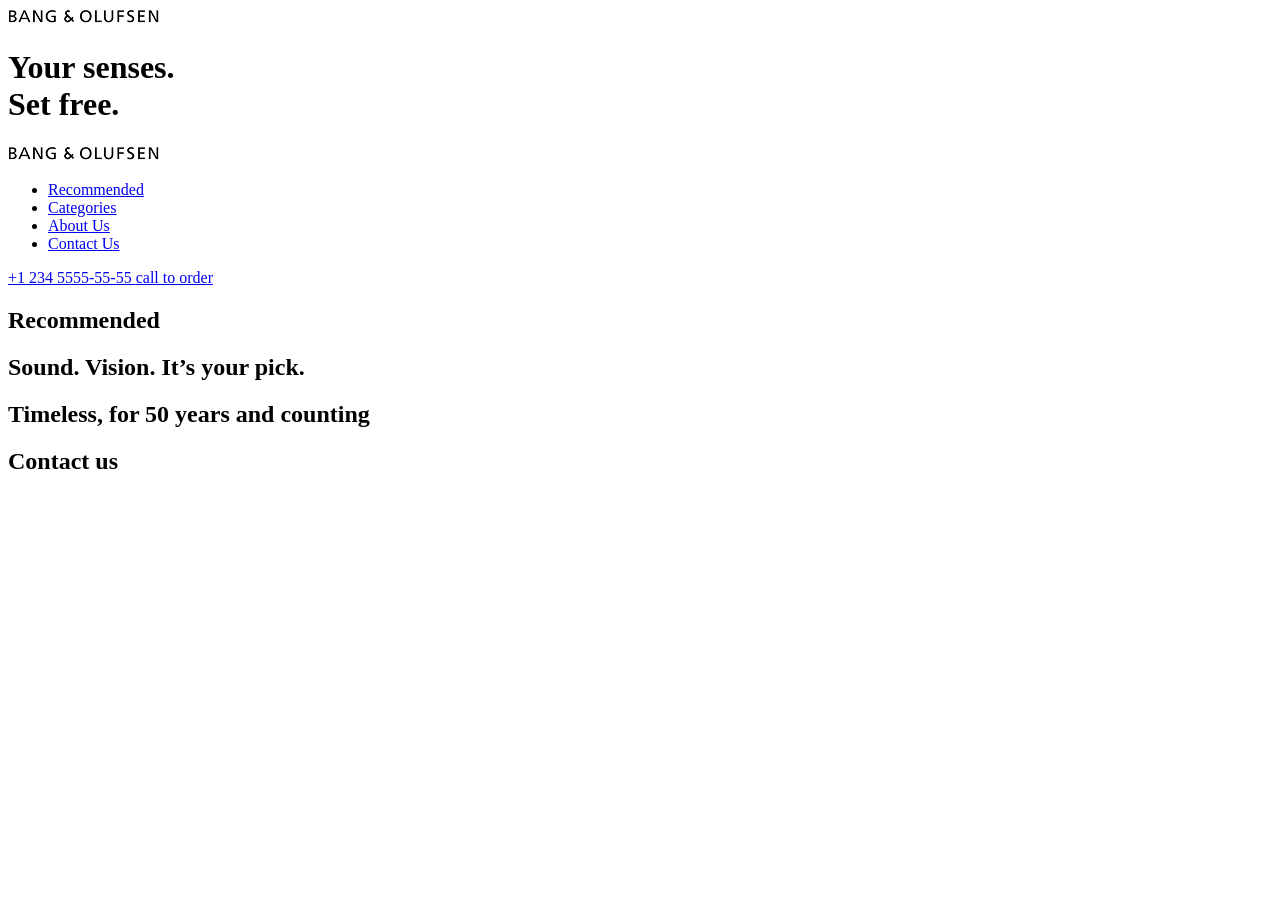
==== index.html @ 6880495e "add solution" ====
<!-- #region head -->
<!doctype html>
<html
  lang="en"
  class="page"
>
  <head>
    <meta charset="UTF-8" />
    <meta
      name="viewport"
      content="width=device-width, initial-scale=1.0"
    />
    <title>Bose</title>
    <link
      href="https://fonts.googleapis.com/css2?family=Manrope:wght@200..800&display=swap"
      rel="stylesheet"
    />
    <link
      rel="stylesheet"
      href="./src/styles/main.scss"
    />
    <script
      src="./src/scripts/main.js"
      defer
    ></script>
  </head>
  <!-- #endregion -->
  <body class="page__body">
    <header class="header">
      <div class="top-bar">
        <a
          href="#"
          class="top-bar__logo"
        >
          <img
            src="./src/images/logo.png"
            alt="Bose logo"
          />
        </a>

        <div class="top-bar__icons">
          <a
            href="tel:+1 234 5555-55-55"
            class="icon icon--phone"
          ></a>
          <a
            href="#menu"
            class="icon icon--menu"
          ></a>
        </div>
      </div>
      <div class="header__bottom">
        <h1 class="header__title">
          Your senses.
          <br />
          Set free.
        </h1>
      </div>
    </header>

    <aside
      class="page__menu menu"
      id="menu"
    >
      <div class="top-bar menu__top">
        <a
          href="#"
          class="top-bar__logo"
        >
          <img
            src="./src/images/logo.png"
            alt="Bose logo"
          />
        </a>

        <a
          href="#"
          class="icon icon--close"
        ></a>
      </div>

      <div class="menu__content">
        <nav class="nav menu__nav">
          <ul class="nav__list">
            <li class="nav__item">
              <a
                class="nav__link"
                href="#recommended"
              >
                Recommended
              </a>
            </li>
            <li class="nav__item">
              <a
                class="nav__link"
                href="#categories"
              >
                Categories
              </a>
            </li>
            <li class="nav__item">
              <a
                class="nav__link"
                href="#about"
              >
                About Us
              </a>
            </li>
            <li class="nav__item">
              <a
                class="nav__link"
                href="#contacts"
              >
                Contact Us
              </a>
            </li>
          </ul>
        </nav>

        <a
          href="tel:+1 234 5555-55-55"
          class="menu__phone-number"
        >
          +1 234 5555-55-55
        </a>
        <a
          href="tel:+1 234 5555-55-55"
          class="menu__call-to-order"
        >
          call to order
        </a>
      </div>
    </aside>

    <main class="main">
      <section
        class="recommended"
        id="recommended"
      >
        <h2>Recommended</h2>
      </section>

      <section
        class="categories"
        id="categories"
      >
        <h2>Sound. Vision. It’s your pick.</h2>
      </section>

      <section
        class="about"
        id="about"
      >
        <h2>Timeless, for 50 years and counting</h2>
      </section>

      <section
        class="contacts"
        id="contacts"
      >
        <h2>Contact us</h2>
      </section>
    </main>

    <footer class="footer"></footer>
  </body>
</html>
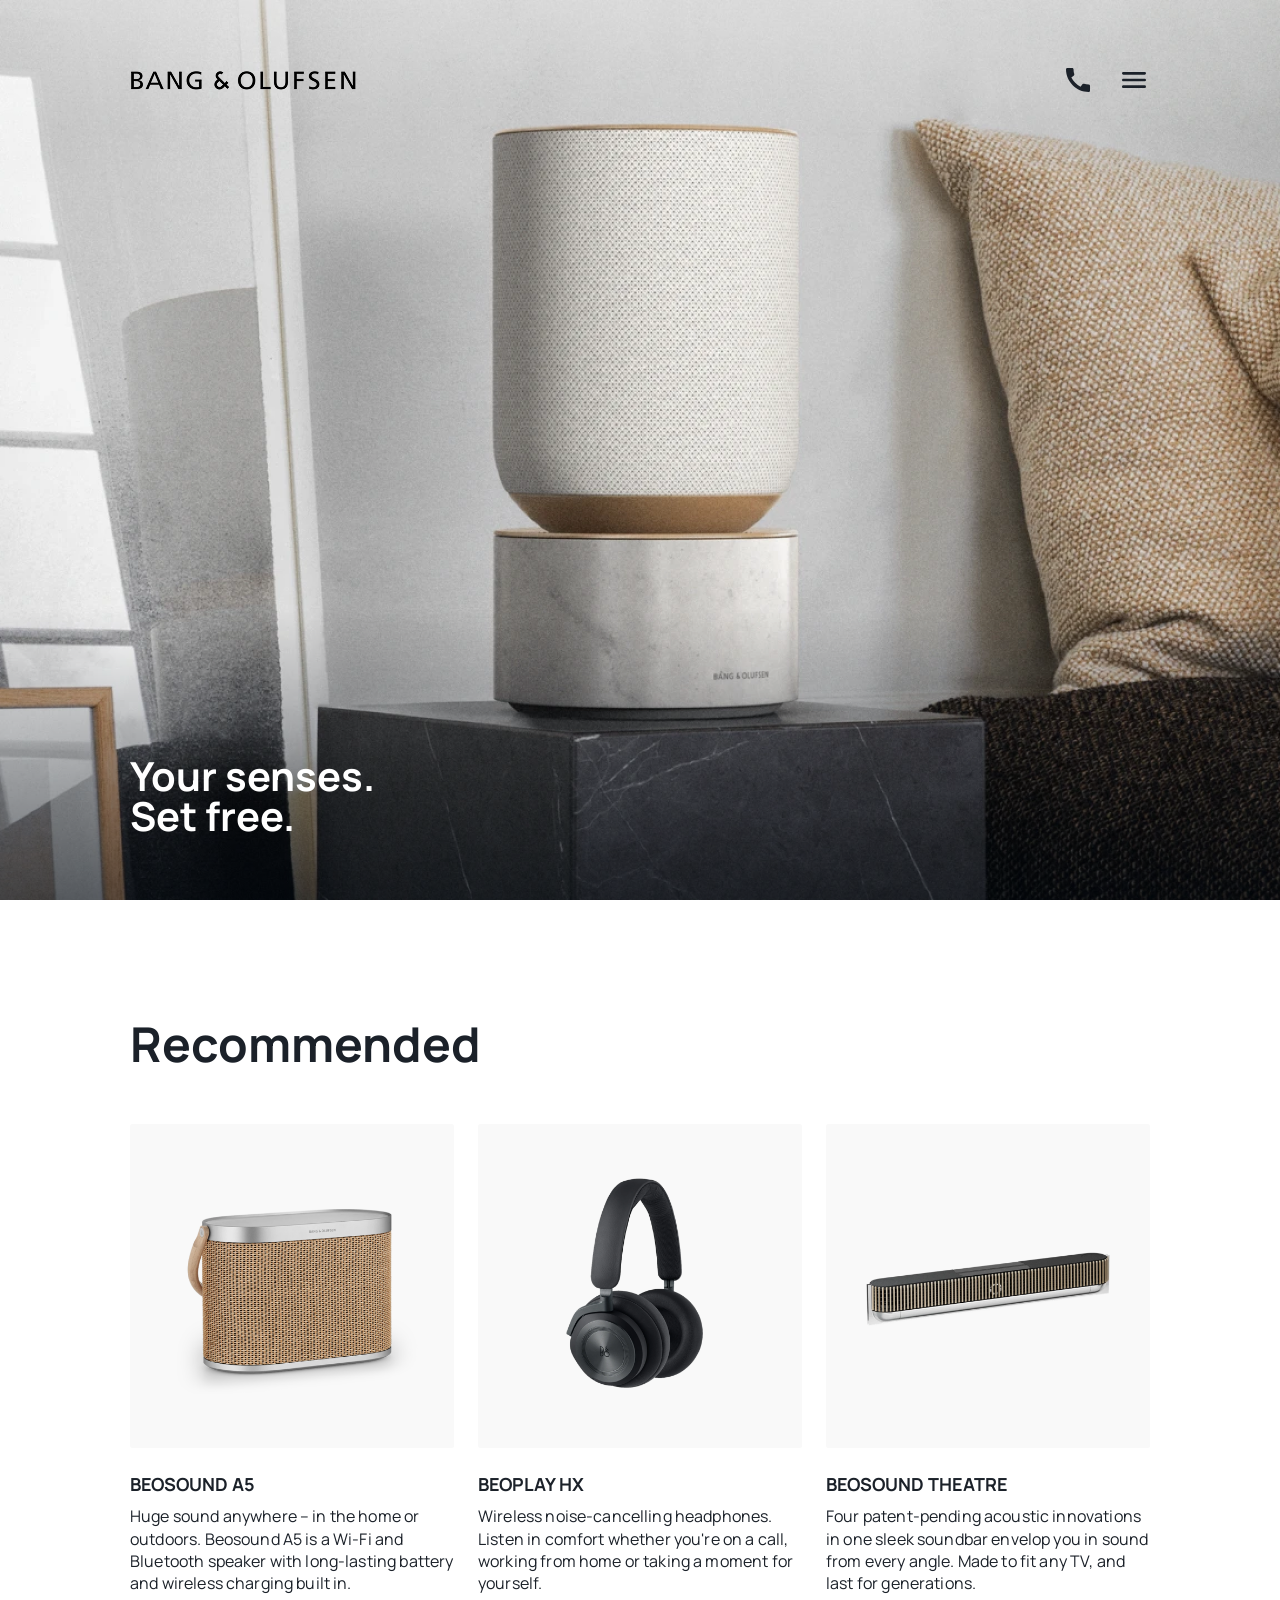
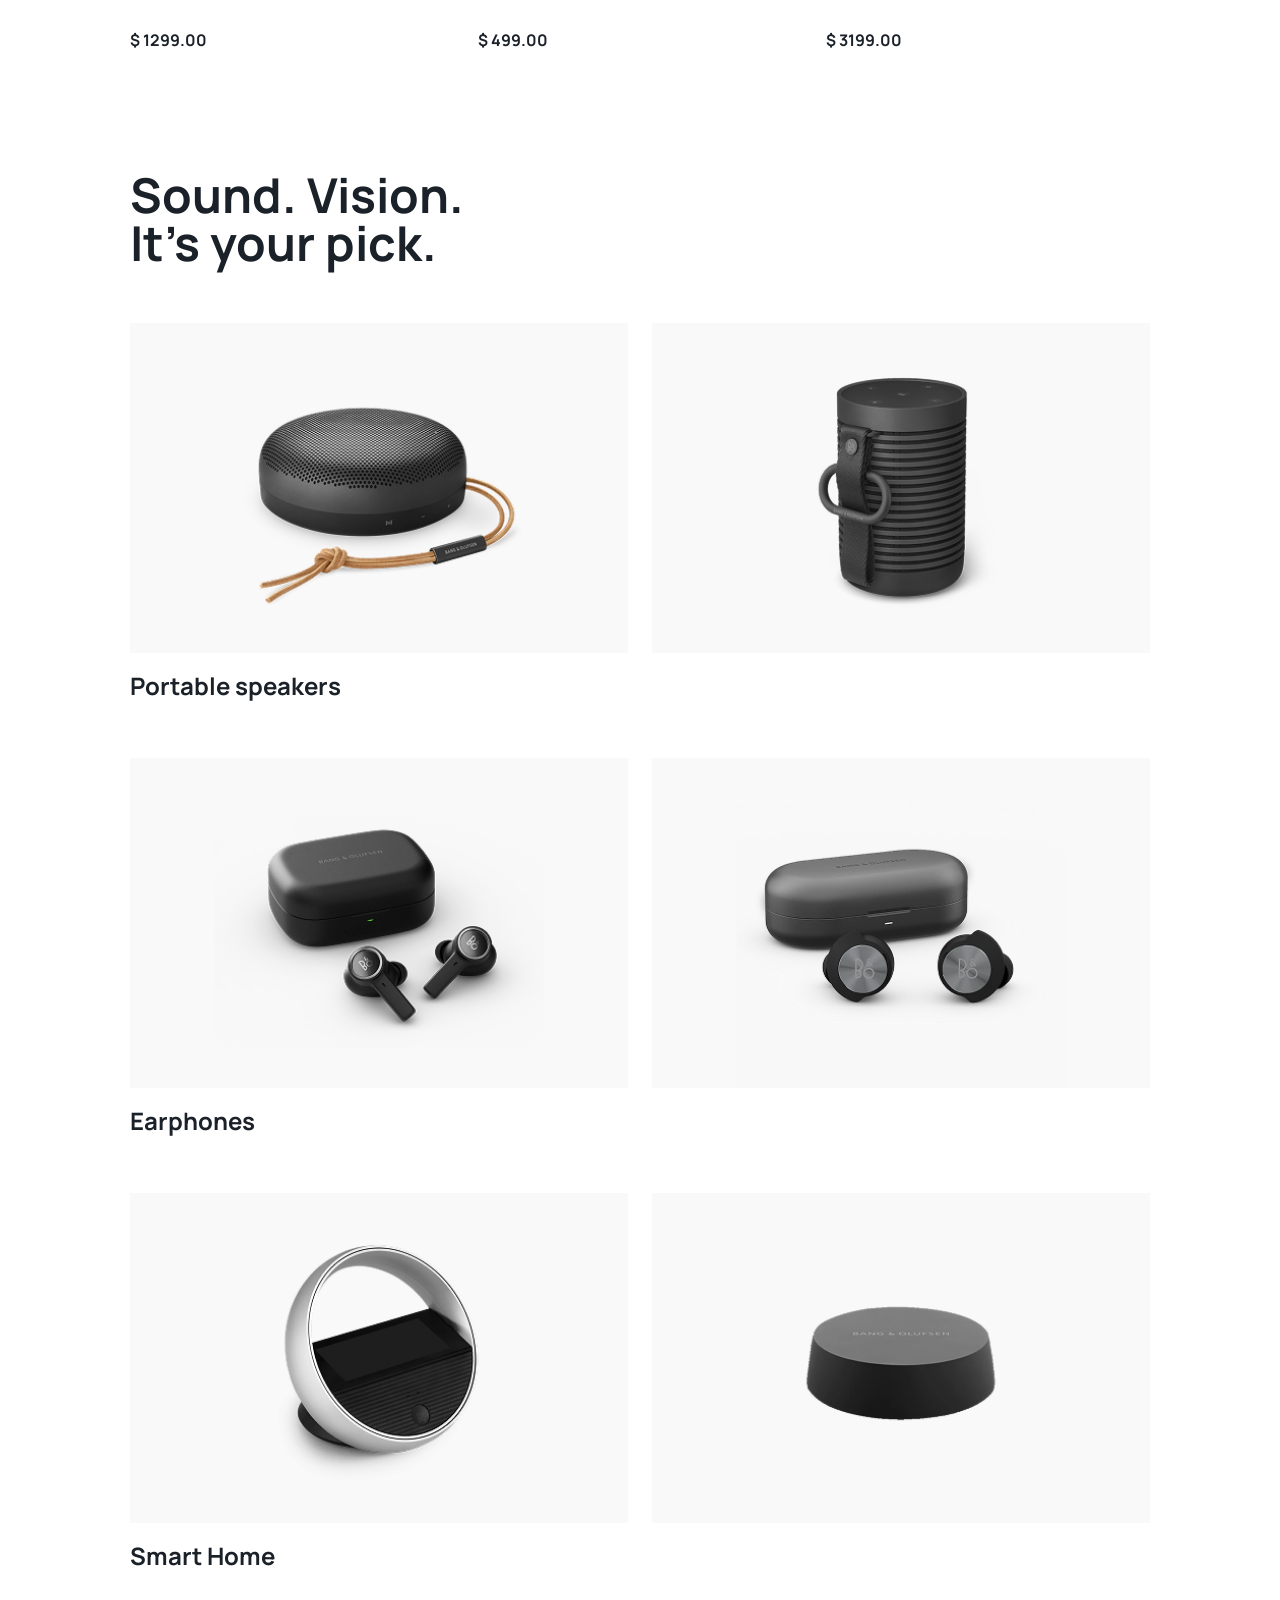
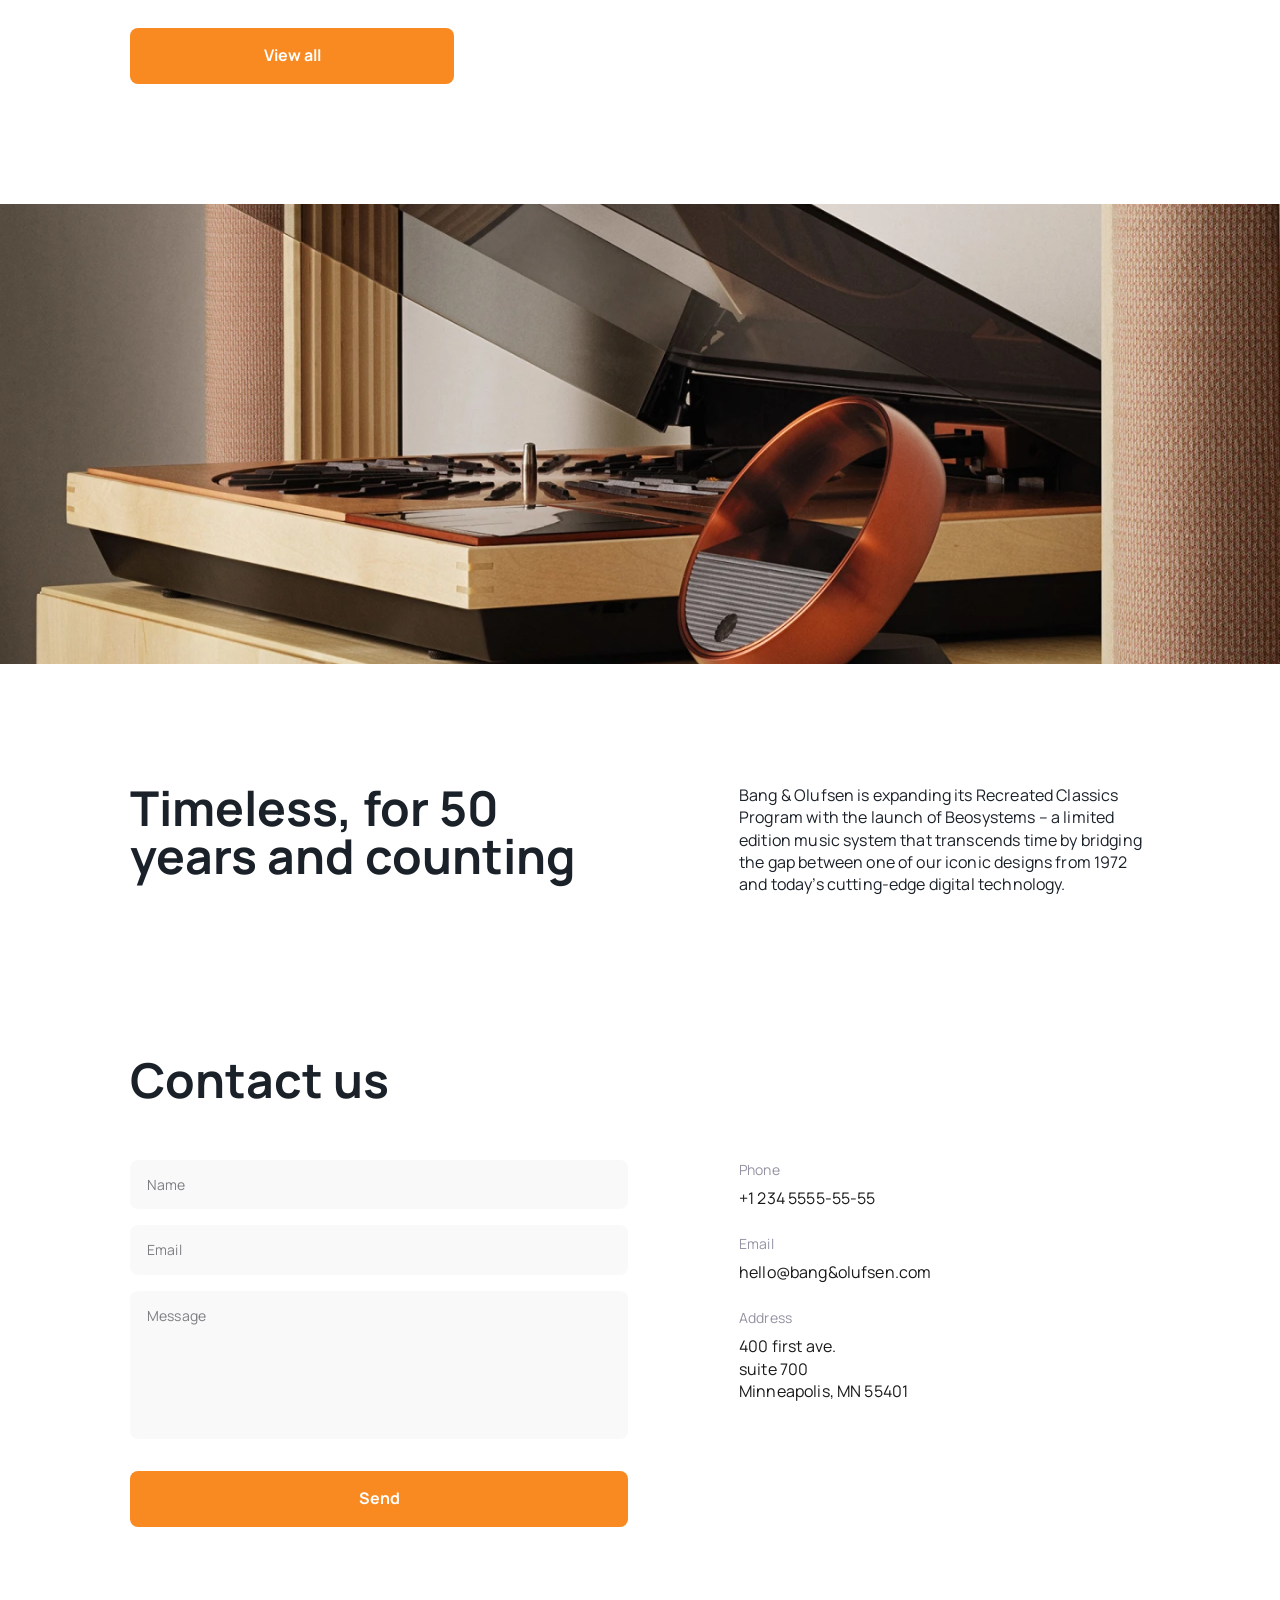
==== commit cf3462f7: "make build" ====
--- a/index.html
+++ b/index.html
@@ -1,167 +1,266 @@
-<!-- #region head -->
-<!doctype html>
-<html
-  lang="en"
-  class="page"
->
-  <head>
-    <meta charset="UTF-8" />
-    <meta
-      name="viewport"
-      content="width=device-width, initial-scale=1.0"
-    />
-    <title>Bose</title>
-    <link
-      href="https://fonts.googleapis.com/css2?family=Manrope:wght@200..800&display=swap"
-      rel="stylesheet"
-    />
-    <link
-      rel="stylesheet"
-      href="./src/styles/main.scss"
-    />
-    <script
-      src="./src/scripts/main.js"
-      defer
-    ></script>
-  </head>
-  <!-- #endregion -->
-  <body class="page__body">
-    <header class="header">
-      <div class="top-bar">
-        <a
-          href="#"
-          class="top-bar__logo"
-        >
-          <img
-            src="./src/images/logo.png"
-            alt="Bose logo"
-          />
-        </a>
-
-        <div class="top-bar__icons">
-          <a
-            href="tel:+1 234 5555-55-55"
-            class="icon icon--phone"
-          ></a>
-          <a
-            href="#menu"
-            class="icon icon--menu"
-          ></a>
-        </div>
-      </div>
-      <div class="header__bottom">
-        <h1 class="header__title">
-          Your senses.
-          <br />
-          Set free.
-        </h1>
+<!DOCTYPE html><html lang=en class=page><meta charset=UTF-8><meta name=viewport content="width=device-width, initial-scale=1.0"><title>Bose</title><link rel=icon type=image/png sizes=16x16 href=favicon.79e48c82.png><meta name=msapplication-TileColor content=#ffffff><meta name=theme-color content=#ffffff><link href="https://fonts.googleapis.com/css2?family=Manrope:wght@200..800&amp;display=swap" rel=stylesheet><link rel=stylesheet href=layout_landing-page.64155216.css><script src=layout_landing-page.23fa85ed.js defer></script><body class=page__body>
+    
+    <header class=header>
+      <div class=container>
+        <div class=header__content>
+          <div class=top-bar>
+            <a href=# class=top-bar__logo-link>
+              <img class=top-bar__logo src=logo.4329d020.png alt="Bose logo">
+            </a>
+            <div class=top-bar__icons>
+              <a href="tel:+1 234 5555-55-55" class="icon icon--phone"></a>
+              <a href=#menu class="icon icon--menu"></a>
+            </div>
+          </div>
+          <div class=header__bottom>
+            <h1 class=header__title>
+              Your senses.
+              <br>
+              Set free.
+            </h1>
+          </div>
+        </div>
       </div>
     </header>
 
-    <aside
-      class="page__menu menu"
-      id="menu"
-    >
-      <div class="top-bar menu__top">
-        <a
-          href="#"
-          class="top-bar__logo"
-        >
-          <img
-            src="./src/images/logo.png"
-            alt="Bose logo"
-          />
-        </a>
-
-        <a
-          href="#"
-          class="icon icon--close"
-        ></a>
-      </div>
-
-      <div class="menu__content">
-        <nav class="nav menu__nav">
-          <ul class="nav__list">
-            <li class="nav__item">
-              <a
-                class="nav__link"
-                href="#recommended"
-              >
-                Recommended
-              </a>
-            </li>
-            <li class="nav__item">
-              <a
-                class="nav__link"
-                href="#categories"
-              >
-                Categories
-              </a>
-            </li>
-            <li class="nav__item">
-              <a
-                class="nav__link"
-                href="#about"
-              >
-                About Us
-              </a>
-            </li>
-            <li class="nav__item">
-              <a
-                class="nav__link"
-                href="#contacts"
-              >
-                Contact Us
-              </a>
-            </li>
-          </ul>
-        </nav>
-
-        <a
-          href="tel:+1 234 5555-55-55"
-          class="menu__phone-number"
-        >
-          +1 234 5555-55-55
-        </a>
-        <a
-          href="tel:+1 234 5555-55-55"
-          class="menu__call-to-order"
-        >
-          call to order
-        </a>
+    <aside class="menu page__menu" id=menu>
+      <div class=container>
+        <div class="menu__top top-bar">
+          <a href=# class=top-bar__logo-link>
+            <img class=top-bar__logo src=logo.4329d020.png alt="Bose logo">
+          </a>
+          <a href=# class="icon icon--close"></a>
+        </div>
+        <div class=menu__bottom>
+          <nav class="menu__nav nav">
+            <ul class=nav__list>
+              <li class=nav__item>
+                <a class=nav__link href=#recommended>
+                  Recommended
+                </a>
+              </li>
+              <li class=nav__item>
+                <a class=nav__link href=#categories>
+                  Categories
+                </a>
+              </li>
+              <li class=nav__item>
+                <a class=nav__link href=#about>
+                  About Us
+                </a>
+              </li>
+              <li class=nav__item>
+                <a class=nav__link href=#contacts>
+                  Contact Us
+                </a>
+              </li>
+            </ul>
+          </nav>
+          <a href="tel:+1 234 5555-55-55" class=menu__phone-number>
+            +1 234 5555-55-55
+          </a>
+          <a href="tel:+1 234 5555-55-55" class=menu__call-to-order>
+            call to order
+          </a>
+        </div>
       </div>
     </aside>
-
-    <main class="main">
-      <section
-        class="recommended"
-        id="recommended"
-      >
-        <h2>Recommended</h2>
-      </section>
-
-      <section
-        class="categories"
-        id="categories"
-      >
-        <h2>Sound. Vision. It’s your pick.</h2>
-      </section>
-
-      <section
-        class="about"
-        id="about"
-      >
-        <h2>Timeless, for 50 years and counting</h2>
-      </section>
-
-      <section
-        class="contacts"
-        id="contacts"
-      >
-        <h2>Contact us</h2>
-      </section>
+    
+
+    <main class=main>
+      <div class=container>
+        <div class=main__content>
+          <section class=recommended id=recommended>
+            <h2 class=section-title>Recommended</h2>
+            <div class=recommended__products>
+              <article class="product recommended__product">
+                <img class=product__photo src=beosound.33d64b20.png alt="beosound A5">
+                <h3 class=product__title>BEOSOUND A5</h3>
+                <p class=product__text>
+                  Huge sound anywhere – in the home or outdoors. Beosound A5 is
+                  a Wi-Fi and Bluetooth speaker with long-lasting battery and
+                  wireless charging built in.
+                </p>
+                <p class=product__price>$ 1299.00</p>
+              </article>
+
+              <article class="product recommended__product">
+                <img class=product__photo src=beoplay.2b53616e.png alt="beosound HX">
+                <h3 class=product__title>BEOPLAY HX</h3>
+                <p class=product__text>
+                  Wireless noise-cancelling headphones. Listen in comfort
+                  whether you're on a call, working from home or taking a moment
+                  for yourself.
+                </p>
+                <p class=product__price>$ 499.00</p>
+              </article>
+
+              <article class="product recommended__product">
+                <img class=product__photo src=beosound-theatre.04b6be98.png alt="beosound theatre">
+                <h3 class=product__title>BEOSOUND THEATRE</h3>
+                <p class=product__text>
+                  Four patent-pending acoustic innovations in one sleek soundbar
+                  envelop you in sound from every angle. Made to fit any TV, and
+                  last for generations.
+                </p>
+                <p class=product__price>$ 3199.00</p>
+              </article>
+            </div>
+          </section>
+
+          <section class=categories id=categories>
+            <h2 class=section-title>
+              Sound. Vision.
+              <br>
+              It’s your pick.
+            </h2>
+
+            <div class=categories__wrapper>
+              <article class=category>
+                <div class=category__photos>
+                  <a class=category__link href=#>
+                    <picture>
+                      <source media="(max-width: 575px)" srcset=portable-speakers-mobile-1.8e8e5bed.png>
+                      <img class=category__photo src=portable-speakers-1.b1179ba9.png alt=portable-speakers-1>
+                    </picture>
+                  </a>
+
+                  <a class=category__link href=#>
+                    <picture>
+                      <source media="(max-width: 575px)" srcset=portable-speakers-mobile-2.80e6a6cf.png>
+                      <img class=category__photo src=portable-speakers-2.53db03c9.png alt=portable-speakers-2>
+                    </picture>
+                  </a>
+                </div>
+
+                <h3 class=category__title>Portable speakers</h3>
+              </article>
+
+              <article class=category>
+                <div class=category__photos>
+                  <a class=category__link href=#>
+                    <picture>
+                      <source media="(max-width: 575px)" srcset=earphones-mobile-1.d608076d.png>
+                      <img class=category__photo src=earphones-1.42464063.png alt=earphones-1>
+                    </picture>
+                  </a>
+
+                  <a class=category__link href=#>
+                    <picture>
+                      <source media="(max-width: 575px)" srcset=earphones-mobile-2.95eec77f.png>
+                      <img class=category__photo src=earphones-2.3b6ff675.png alt=earphones-2>
+                    </picture>
+                  </a>
+                </div>
+
+                <h3 class=category__title>Earphones</h3>
+              </article>
+
+              <article class=category>
+                <div class=category__photos>
+                  <a class=category__link href=#>
+                    <picture>
+                      <source media="(max-width: 575px)" srcset=smart-home-mobile-1.ddec169b.png>
+                      <img class=category__photo src=smart-home-1.81f5bc92.png alt=smart-home-1>
+                    </picture>
+                  </a>
+
+                  <a class=category__link href=#>
+                    <picture>
+                      <source media="(max-width: 575px)" srcset=smart-home-mobile-2.6768fd10.png>
+                      <img class=category__photo src=smart-home-2.f3891ddd.png alt=smart-home-2>
+                    </picture>
+                  </a>
+                </div>
+
+                <h3 class=category__title>Smart Home</h3>
+
+                <div class=category__btn>
+                  <a class=btn href=#>
+                    View all
+                  </a>
+                </div>
+              </article>
+            </div>
+          </section>
+        </div>
+        
+      </div>
+      
+
+      <img class=page__bg src=page-bg.449df8e2.png alt=page-image>
+
+      <div class=container>
+        <div class=main__content>
+          <section class=about id=about>
+            <h2 class="about__title section-title">
+              Timeless, for 50 years and counting
+            </h2>
+
+            <div class=about__content>
+              <p class=about__text>
+                Bang &amp; Olufsen is expanding its Recreated Classics Program with
+                the launch of Beosystems – a limited edition music system that
+                transcends time by bridging the gap between one of our iconic
+                designs from 1972 and today’s cutting-edge digital technology.
+              </p>
+            </div>
+          </section>
+
+          <section class=contacts id=contacts>
+            <h2 class=section-title>Contact us</h2>
+
+            <div class=contacts__content>
+              <form class=contacts__form onsubmit="event.preventDefault(); this.reset();">
+                <div class=contacts__form-field>
+                  <input class=contacts__input name=username placeholder=Name required>
+                </div>
+
+                <div class=contacts__form-field>
+                  <input class=contacts__input type=email name=email placeholder=Email required>
+                </div>
+
+                <div class="contacts__form-field contacts__form-field--textarea">
+                  <textarea class="contacts__input contacts__input--textarea" name=text placeholder=Message required></textarea>
+                </div>
+
+                <button class="btn btn--form">
+                  Send
+                </button>
+              </form>
+
+              <div class=contacts__info>
+                <div class=contacts__item>
+                  <div class=contacts__title>Phone</div>
+                  <a class=contacts__contact href="tel:+1 234 5555-55-55">
+                    +1 234 5555-55-55
+                  </a>
+                </div>
+
+                <div class=contacts__item>
+                  <div class=contacts__title>Email</div>
+                  <a class=contacts__contact href=email:hello@bang&olufsen.com>
+                    hello@bang&amp;olufsen.com
+                  </a>
+                </div>
+
+                <div class=contacts__item>
+                  <div class=contacts__title>Address</div>
+                  <a class=contacts__contact href="https://www.google.com/maps/@52.6898437,17.2370567,3z?entry=ttu&amp;g_ep=EgoyMDI1MTIwOS4wIKXMDSoASAFQAw%3D%3D" target=_blank>
+                    400 first ave.
+                    <br>
+                    suite 700
+                    <br>
+                    Minneapolis, MN 55401
+                  </a>
+                </div>
+              </div>
+            </div>
+          </section>
+        </div>
+        
+      </div>
+      
     </main>
-
-    <footer class="footer"></footer>
-  </body>
-</html>
+  
+
